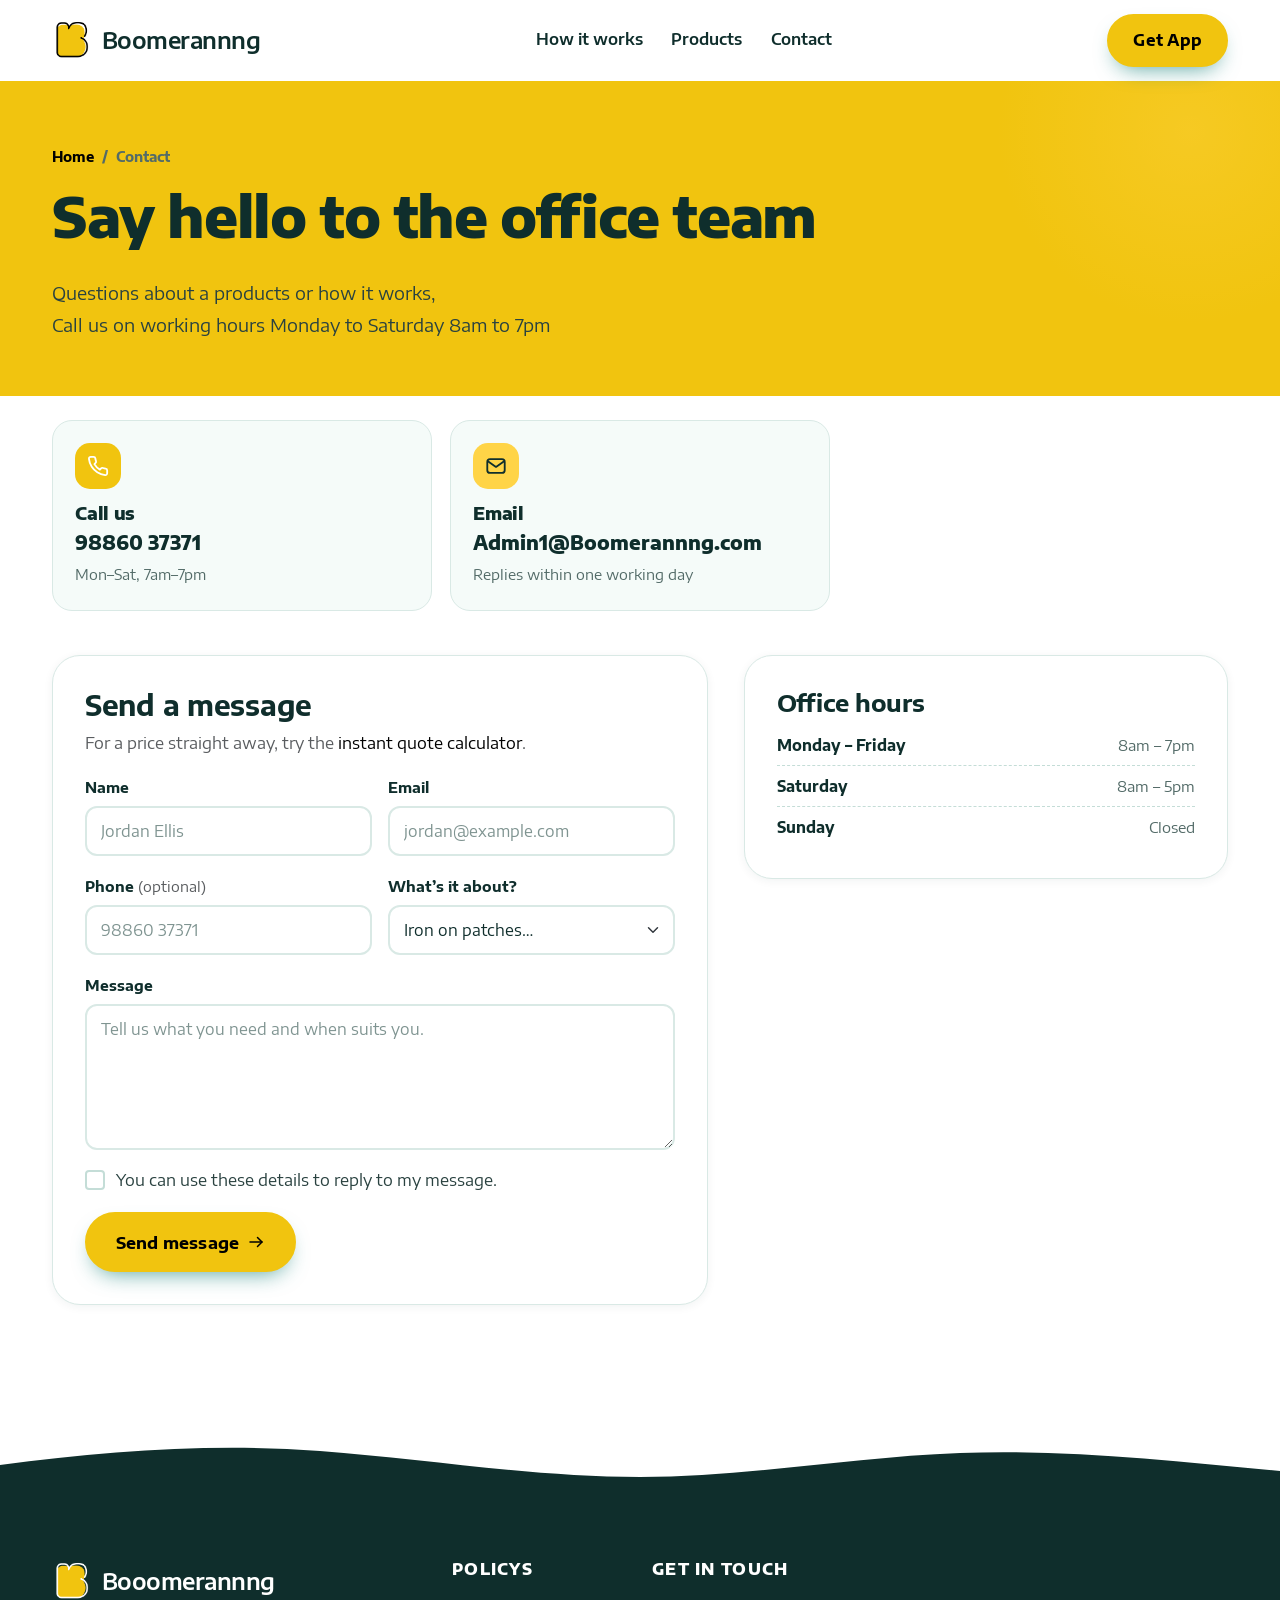
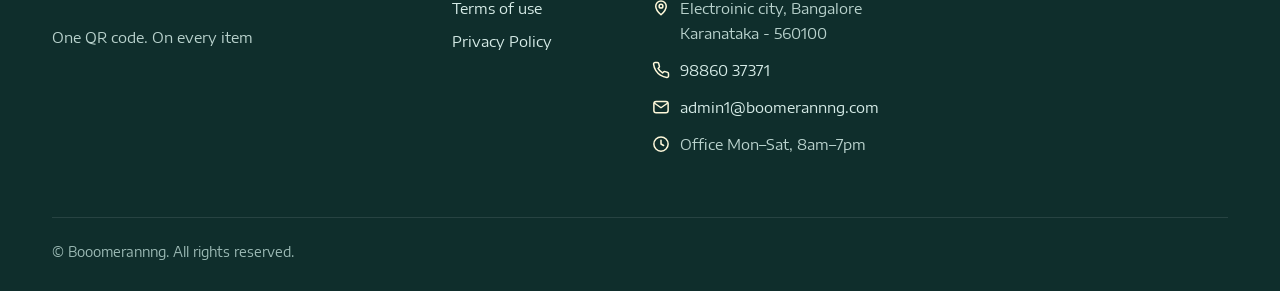
==== Boomerannng Website/contact.html @ e6cbbb8f "Add files via upload" ====
<!DOCTYPE html>
<html lang="en">
<head>
  <script>document.documentElement.classList.add('js')</script>
  <meta charset="utf-8">
  <meta name="viewport" content="width=device-width, initial-scale=1">
  <title>Boomerannng &mdash; Contact &amp; One QR code. On every item</title>
  <!-- <meta name="description" content="Freshbrook Cleaning Co.: vetted, insured cleaners for regular home cleaning, deep cleans, end-of-tenancy, carpet and upholstery and office cleaning. Get an instant quote."> -->
  <meta name="theme-color" content="#0e7c74">
  <link rel="icon" href="img/favicon.png">

  <link rel="preconnect" href="https://fonts.googleapis.com">
  <link rel="preconnect" href="https://fonts.gstatic.com" crossorigin>
  <link href="https://fonts.googleapis.com/css2?family=Encode+Sans+Semi+Expanded:wght@100;200;300;400;500;600;700;800;900&family=Play:wght@400;700&display=swap" rel="stylesheet">

  <link rel="stylesheet" href="css/vendor/bootstrap.min.css">
  <link rel="stylesheet" href="css/style.css">
</head>
<body><!-- 
  <a class="skip-link" href="#main">Skip to main content</a> -->

  <!-- ============================ ANNOUNCEMENT ============================ -->
 <!--  <div class="announce">
    <div class="container">
      <p class="m-0">New here? Copy code "New User" and get upto 15% off</p>
      <div class="announce-meta">
        <span><svg viewBox="0 0 24 24" fill="none" stroke="currentColor" stroke-width="2" stroke-linecap="round" stroke-linejoin="round" aria-hidden="true" focusable="false"><circle cx="12" cy="12" r="9.5"/><polyline points="12 7 12 12 15.5 14"/></svg> Mon&ndash;Sat, 8am&ndash;7pm</span>
        <span><svg viewBox="0 0 24 24" fill="none" stroke="currentColor" stroke-width="2" stroke-linecap="round" stroke-linejoin="round" aria-hidden="true" focusable="false"><path d="M22 16.92v3a2 2 0 0 1-2.18 2 19.79 19.79 0 0 1-8.63-3.07 19.5 19.5 0 0 1-6-6 19.79 19.79 0 0 1-3.07-8.67A2 2 0 0 1 4.11 2h3a2 2 0 0 1 2 1.72c.13.96.36 1.9.7 2.81a2 2 0 0 1-.45 2.11L8.09 9.91a16 16 0 0 0 6 6l1.27-1.27a2 2 0 0 1 2.11-.45c.9.34 1.85.57 2.81.7A2 2 0 0 1 22 16.92z"/></svg> +91 98860 37371</span>
      </div>
    </div>
  </div> -->

  <!-- ============================ HEADER ============================ -->
   <header class="site-header">
    <nav class="navbar navbar-expand-lg" aria-label="Primary">
      <div class="container">
        <a class="brand" href="index.html" aria-label="Booomerannng"><img src="img/Boo_Logo.png" width="40" height="40"><span><span class="brand-name">Boomerannng</span></span></a>

        <button class="navbar-toggler" type="button" data-bs-toggle="collapse" data-bs-target="#primary-nav" aria-controls="primary-nav" aria-expanded="false" aria-label="Toggle navigation menu">
          <span class="toggler-bar"></span>
          <span class="toggler-bar"></span>
          <span class="toggler-bar"></span>
        </button>

        <div class="collapse navbar-collapse" id="primary-nav">
          <ul class="navbar-nav nav-menu mx-auto">
            <li class="nav-item"><a class="nav-link" href="index.html#howitworks">How it works</a></li>
            <li class="nav-item"><a class="nav-link" href="index.html#Products">Products</a></li>
            <!-- <li class="nav-item"><a class="nav-link" href="pricing.html">Pricing</a></li>
            <li class="nav-item"><a class="nav-link" href="carpet.html">Carpet &amp; upholstery</a></li> -->
            <li class="nav-item"><a class="nav-link" href="contact.html">Contact</a></li>
          </ul>
          <div class="nav-actions d-flex align-items-center gap-2"><!-- 
            <a class="nav-phone" href="tel:+15550142290"><svg viewBox="0 0 24 24" fill="none" stroke="currentColor" stroke-width="2" stroke-linecap="round" stroke-linejoin="round" aria-hidden="true" focusable="false"><path d="M22 16.92v3a2 2 0 0 1-2.18 2 19.79 19.79 0 0 1-8.63-3.07 19.5 19.5 0 0 1-6-6 19.79 19.79 0 0 1-3.07-8.67A2 2 0 0 1 4.11 2h3a2 2 0 0 1 2 1.72c.13.96.36 1.9.7 2.81a2 2 0 0 1-.45 2.11L8.09 9.91a16 16 0 0 0 6 6l1.27-1.27a2 2 0 0 1 2.11-.45c.9.34 1.85.57 2.81.7A2 2 0 0 1 22 16.92z"/></svg> (555) 014-2290</a> -->
            <a class="btn btn-brook" href="booking.html">Get App</a>
          </div>
        </div>
      </div>
    </nav>
  </header>

  <main id="main">

    <!-- ============================ PAGE HERO ============================ -->
    <section class="page-hero" aria-labelledby="page-title">
      <div class="container">
        <ol class="crumbs" aria-label="Breadcrumb"><li><a href="index.html">Home</a></li><li aria-current="page">Contact</li></ol>
        <h1 id="page-title">Say hello to the office team</h1>
        <p>Questions about a products or how it works, <br>Call us on working hours Monday to Saturday 8am to 7pm</p>
      </div>
    </section>

    <section class="section pt-4" aria-label="Contact options">
      <div class="container">
        <div class="contact-methods">
          <div class="method reveal">
            <span class="m-ico"><svg viewBox="0 0 24 24" fill="none" stroke="currentColor" stroke-width="2" stroke-linecap="round" stroke-linejoin="round" aria-hidden="true" focusable="false"><path d="M22 16.92v3a2 2 0 0 1-2.18 2 19.79 19.79 0 0 1-8.63-3.07 19.5 19.5 0 0 1-6-6 19.79 19.79 0 0 1-3.07-8.67A2 2 0 0 1 4.11 2h3a2 2 0 0 1 2 1.72c.13.96.36 1.9.7 2.81a2 2 0 0 1-.45 2.11L8.09 9.91a16 16 0 0 0 6 6l1.27-1.27a2 2 0 0 1 2.11-.45c.9.34 1.85.57 2.81.7A2 2 0 0 1 22 16.92z"/></svg></span>
            <h2>Call us</h2>
            <a class="big" href="tel:+919886037371">98860 37371</a>
            <p>Mon&ndash;Sat, 7am&ndash;7pm</p>
          </div>
          <div class="method reveal d1">
            <span class="m-ico"><svg viewBox="0 0 24 24" fill="none" stroke="currentColor" stroke-width="2" stroke-linecap="round" stroke-linejoin="round" aria-hidden="true" focusable="false"><rect x="2.5" y="4.5" width="19" height="15" rx="3"/><path d="m3.5 7 8.5 6 8.5-6"/></svg></span>
            <h2>Email</h2>
            <a class="big" href="mailto:hello@example.com">Admin1@Boomerannng.com</a>
            <p>Replies within one working day</p>
          </div><!-- 
          <div class="method reveal d2">
            <span class="m-ico"><svg viewBox="0 0 24 24" fill="none" stroke="currentColor" stroke-width="2" stroke-linecap="round" stroke-linejoin="round" aria-hidden="true" focusable="false"><path d="M12 21s-7-6.2-7-11.5a7 7 0 0 1 14 0C19 14.8 12 21 12 21z"/><circle cx="12" cy="9.5" r="2.5"/></svg></span>
            <h2>Visit the base</h2>
            <p class="big-text"><strong class="text-dark">48 Brookside Lane, Unit 3</strong><br>Larkfield, LK4 2RB. Key drop-off 8am&ndash;6pm.</p>
          </div> -->
        </div>

        <div class="contact-grid">
          <div class="contact-card reveal">
            <h2 class="h3">Send a message</h2>
            <p class="text-body-secondary">For a price straight away, try the <a href="pricing.html">instant quote calculator</a>.</p>
            <form data-validate novalidate>
              <div class="form-success" role="status" tabindex="-1">
                <h3><svg viewBox="0 0 24 24" fill="none" stroke="currentColor" stroke-width="2" stroke-linecap="round" stroke-linejoin="round" aria-hidden="true" focusable="false"><circle cx="12" cy="12" r="9.5"/><polyline points="8 12.5 11 15.5 16.5 9"/></svg> Thanks, <span data-success-name>we&rsquo;ve got it</span></h3>
                <p>The office team replies within one working day, usually sooner. For anything urgent about today&rsquo;s clean, call (555) 014-2290.</p>
              </div>
              <div class="row g-3 form-fields">
                <div class="col-md-6">
                  <label class="form-label" for="ct-name">Name</label>
                  <input class="form-control" type="text" id="ct-name" name="name" autocomplete="name" placeholder="Jordan Ellis" required aria-describedby="ct-name-err">
                  <span class="field-error" id="ct-name-err">Please enter your name.</span>
                </div>
                <div class="col-md-6">
                  <label class="form-label" for="ct-email">Email</label>
                  <input class="form-control" type="email" id="ct-email" name="email" autocomplete="email" placeholder="jordan@example.com" required aria-describedby="ct-email-err">
                  <span class="field-error" id="ct-email-err">Please enter a valid email address.</span>
                </div>
                <div class="col-md-6">
                  <label class="form-label" for="ct-phone">Phone <span class="text-body-secondary fw-normal">(optional)</span></label>
                  <input class="form-control" type="tel" id="ct-phone" name="phone" autocomplete="tel" placeholder="98860 37371">
                </div>
                <div class="col-md-6">
                  <label class="form-label" for="ct-topic">What&rsquo;s it about?</label>
                  <select class="form-select" id="ct-topic" name="topic" required aria-describedby="ct-topic-err">
                    <option value="">Iron on patches&hellip;</option>
                    <option value="home">Waterproof labels</option>
                    <option value="office">Notebook Stickers</option>
                    <option value="carpet">Luggage tags</option>
                    <option value="booking">Key chains</option>
                    <option value="feedback">NFC tags</option>
                    <option value="careers">Air tags</option>
                  </select>
                  <span class="field-error" id="ct-topic-err">Please choose a topic.</span>
                </div>
                <div class="col-12 reveal-field" data-office-fields>
                  <div class="row g-3">
                    <div class="col-md-6">
                      <label class="form-label" for="ct-company">Company name</label>
                      <input class="form-control" type="text" id="ct-company" name="company" autocomplete="organization" placeholder="Northfield Dental">
                    </div>
                    <div class="col-md-6">
                      <label class="form-label" for="ct-size">Office size</label>
                      <select class="form-select" id="ct-size" name="size">
                        <option>Under 1,000 sq ft</option>
                        <option>1,000 &ndash; 3,000 sq ft</option>
                        <option>3,000 &ndash; 8,000 sq ft</option>
                        <option>Over 8,000 sq ft</option>
                      </select>
                    </div>
                  </div>
                </div>
                <div class="col-12">
                  <label class="form-label" for="ct-msg">Message</label>
                  <textarea class="form-control" id="ct-msg" name="message" rows="5" placeholder="Tell us what you need and when suits you." required minlength="10" aria-describedby="ct-msg-err"></textarea>
                  <span class="field-error" id="ct-msg-err">Please write a short message (at least 10 characters).</span>
                </div>
                <div class="col-12">
                  <div class="form-check">
                    <input class="form-check-input" type="checkbox" id="ct-consent" name="consent" required aria-describedby="ct-consent-err">
                    <label class="form-check-label" for="ct-consent">You can use these details to reply to my message.</label>
                    <span class="field-error" id="ct-consent-err">Please tick this so we can reply.</span>
                  </div>
                </div>
                <div class="col-12">
                  <button class="btn btn-brook btn-lg" type="submit">Send message <svg viewBox="0 0 24 24" fill="none" stroke="currentColor" stroke-width="2" stroke-linecap="round" stroke-linejoin="round" aria-hidden="true" focusable="false"><line x1="4" y1="12" x2="20" y2="12"/><polyline points="14 6 20 12 14 18"/></svg></button>
                </div>
              </div>
            </form>
          </div>

          <div><!-- 
            <div class="area-card on-dark reveal d1">
              <h2>Where we clean</h2>
              <p class="mb-0">Larkfield and every neighbourhood within about 8 miles of our base.</p>
              <div class="area-map">
                <svg viewBox="0 0 400 240" role="img" aria-labelledby="map-title">
                  <title id="map-title">Illustrated map of the Freshbrook service area along the river, with the base in Larkfield</title>
                  <rect width="400" height="240" fill="#133a37"/>
                  <g fill="none" stroke="#1d4a46" stroke-width="1">
                    <path d="M0 60h400M0 120h400M0 180h400M80 0v240M160 0v240M240 0v240M320 0v240"/>
                  </g>
                  <path d="M-10 170C60 150 90 190 150 170s90-80 150-70 80 40 120 20" fill="none" stroke="#2f8f86" stroke-width="16" stroke-linecap="round"/>
                  <path d="M-10 170C60 150 90 190 150 170s90-80 150-70 80 40 120 20" fill="none" stroke="#63c5b8" stroke-width="3" stroke-dasharray="2 8" stroke-linecap="round"/>
                  <circle cx="200" cy="118" r="96" fill="rgba(255,212,71,.08)" stroke="#ffd447" stroke-width="1.5" stroke-dasharray="5 6"/>
                  <g font-family="Nunito Sans, sans-serif" font-size="11" font-weight="700" fill="#cfe6e1">
                    <circle cx="128" cy="72" r="4" fill="#63c5b8"/><text x="136" y="76">Northfield</text>
                    <circle cx="258" cy="70" r="4" fill="#63c5b8"/><text x="266" y="74">Kings Mill</text>
                    <circle cx="120" cy="138" r="4" fill="#63c5b8"/><text x="58" y="142">Millbrook</text>
                    <circle cx="290" cy="146" r="4" fill="#63c5b8"/><text x="298" y="150">Eastgate</text>
                    <circle cx="170" cy="196" r="4" fill="#63c5b8"/><text x="178" y="200">Old Quay</text>
                    <circle cx="246" cy="186" r="4" fill="#63c5b8"/><text x="254" y="190">Riverside</text>
                    <circle cx="214" cy="40" r="4" fill="#63c5b8"/><text x="222" y="44">Ashby Green</text>
                  </g>
                  <g transform="translate(200 118)">
                    <circle r="16" fill="#ffd447"/>
                    <path d="M0-8c-3.4 4.5-6 7.6-6 10.6a6 6 0 0 0 12 0C6-.4 3.4-3.5 0-8z" fill="#0f2e2c"/>
                  </g>
                  <text x="222" y="122" font-family="Gabarito, sans-serif" font-size="13" font-weight="800" fill="#ffffff">Larkfield</text>
                </svg>
              </div>
              <ul class="area-list">
                <li>Larkfield</li><li>Riverside</li><li>Millbrook</li><li>Eastgate</li><li>Old Quay</li><li>Kings Mill</li><li>Northfield</li><li>Ashby Green</li>
              </ul>
            </div> -->

            <div class="contact-card reveal d2">
              <h2 class="h4">Office hours</h2>
              <table class="hours">
                <caption class="visually-hidden">Office and cleaning hours</caption>
                <tbody>
                  <tr><th scope="row">Monday &ndash; Friday</th><td>8am &ndash; 7pm</td></tr>
                  <tr><th scope="row">Saturday</th><td>8am &ndash; 5pm</td></tr>
                  <tr><th scope="row">Sunday</th><td>Closed</td></tr><!-- 
                  <tr><th scope="row">Office cleaning</th><td>From 5am, 7 days</td> --></tr>
                </tbody>
              </table>
            </div>
          </div>
        </div>
      </div>
    </section>

    <!-- ============================ PHOTO BAND ============================ -->
    <!-- <section class="section-sm pt-0" aria-labelledby="visit-title">
      <div class="container">
        <div class="row g-4 align-items-center">
          <div class="col-lg-5">
            <figure class="photo-card m-0 reveal">
              <img src="img/contact.jpg" alt="Bright yellow front door in a red brick wall" width="1000" height="900" loading="lazy">
            </figure>
          </div>
          <div class="col-lg-7 reveal d1">
            <p class="eyebrow"><svg viewBox="0 0 24 24" aria-hidden="true" focusable="false"><path d="M12 1c.8 6.2 3.8 9.2 10 10-6.2.8-9.2 3.8-10 10-.8-6.2-3.8-9.2-10-10 6.2-.8 9.2-3.8 10-10z"/></svg> Re-clean requests</p>
            <h2 id="visit-title">Something missed? Tell us within 48 hours</h2>
            <p class="lead-copy">Reply to your checklist text, call, or pick &ldquo;Feedback or a re-clean request&rdquo; in the form. Send a photo if you can, and we&rsquo;ll book a free return visit to put it right.</p>
            <ul class="ticks">
              <li>Return visit usually within two working days</li>
              <li>Same cleaner, or a team lead if you prefer</li>
              <li>No forms to fill in beyond a short note</li>
            </ul>
          </div>
        </div>
      </div>
    </section> -->

  </main>

  <!-- ============================ FOOTER ============================ -->
  <footer class="site-footer">
    <div class="container">
      <div class="row gx-4 gy-5">
        <div class="col-lg-4">
          <a class="brand" href="index.html" aria-label="Freshbrook Cleaning Co. home"><img src="img/Boo_Logo_white.png" width="40" height="40"><span><span class="brand-name">Booomerannng</span></span></a>
          <p class="footer-about">One QR code. On every item</p><!-- 
          <div class="footer-badges"><span>Fully insured</span><span>Background-checked team</span><span>Eco products</span></div> -->
        </div>
        <!-- <div class="col-6 col-md-4 col-lg-2">
          <h2>Products</h2>
          <ul class="footer-links">
            <li><a href="index.html#services">Regular home cleaning</a></li>
            <li><a href="pricing.html?service=deep">Deep clean</a></li>
            <li><a href="pricing.html?service=tenancy">End-of-tenancy</a></li>
            <li><a href="carpet.html">Carpet &amp; upholstery</a></li>
            <li><a href="contact.html?topic=office">Office cleaning</a></li>
          </ul>
        </div> -->
        <div class="col-6 col-md-4 col-lg-2">
          <h2>Policys</h2>
          <ul class="footer-links">
            <li><a href="termsofuse.html">Terms of use</a></li>
            <li><a href="privacypolicy.html">Privacy Policy</a></li>
          </ul>
        </div>
        <div class="col-md-4 col-lg-4">
          <h2>Get in touch</h2>
          <ul class="footer-contact">
            <li><svg viewBox="0 0 24 24" fill="none" stroke="currentColor" stroke-width="2" stroke-linecap="round" stroke-linejoin="round" aria-hidden="true" focusable="false"><path d="M12 21s-7-6.2-7-11.5a7 7 0 0 1 14 0C19 14.8 12 21 12 21z"/><circle cx="12" cy="9.5" r="2.5"/></svg><span>Electroinic city, Bangalore<br>Karanataka - 560100</span></li>
            <li><svg viewBox="0 0 24 24" fill="none" stroke="currentColor" stroke-width="2" stroke-linecap="round" stroke-linejoin="round" aria-hidden="true" focusable="false"><path d="M22 16.92v3a2 2 0 0 1-2.18 2 19.79 19.79 0 0 1-8.63-3.07 19.5 19.5 0 0 1-6-6 19.79 19.79 0 0 1-3.07-8.67A2 2 0 0 1 4.11 2h3a2 2 0 0 1 2 1.72c.13.96.36 1.9.7 2.81a2 2 0 0 1-.45 2.11L8.09 9.91a16 16 0 0 0 6 6l1.27-1.27a2 2 0 0 1 2.11-.45c.9.34 1.85.57 2.81.7A2 2 0 0 1 22 16.92z"/></svg><a href="tel:+919886037371">98860 37371</a></li>
            <li><svg viewBox="0 0 24 24" fill="none" stroke="currentColor" stroke-width="2" stroke-linecap="round" stroke-linejoin="round" aria-hidden="true" focusable="false"><rect x="2.5" y="4.5" width="19" height="15" rx="3"/><path d="m3.5 7 8.5 6 8.5-6"/></svg><a href="mailto:hello@example.com">admin1@boomerannng.com</a></li>
            <li><svg viewBox="0 0 24 24" fill="none" stroke="currentColor" stroke-width="2" stroke-linecap="round" stroke-linejoin="round" aria-hidden="true" focusable="false"><circle cx="12" cy="12" r="9.5"/><polyline points="12 7 12 12 15.5 14"/></svg><span>Office Mon&ndash;Sat, 8am&ndash;7pm</span></li>
          </ul>
        </div>
      </div>
      <div class="footer-bottom">
        <span>&copy; Booomerannng. All rights reserved.</span>
      </div>
    </div>
  </footer>

  <script src="js/vendor/bootstrap.bundle.min.js"></script>
  <script src="js/main.js"></script>
</body>
</html>
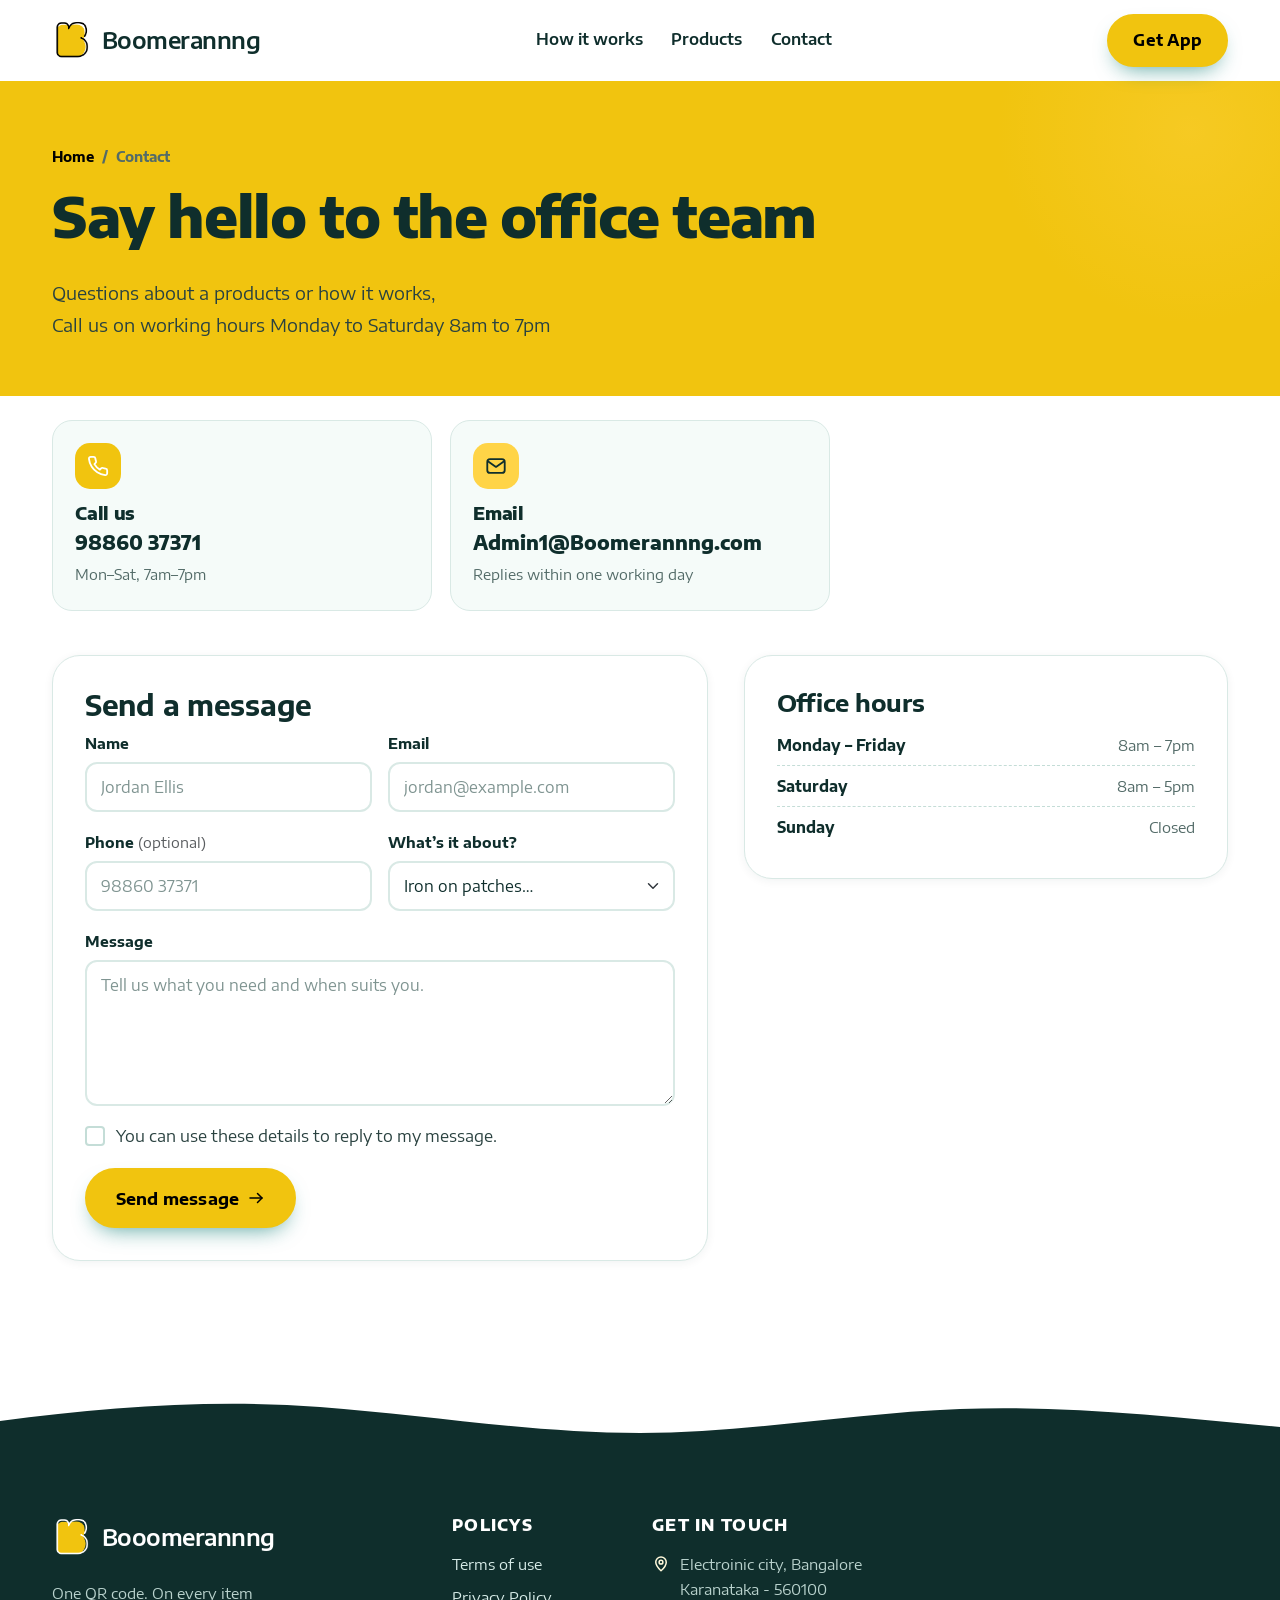
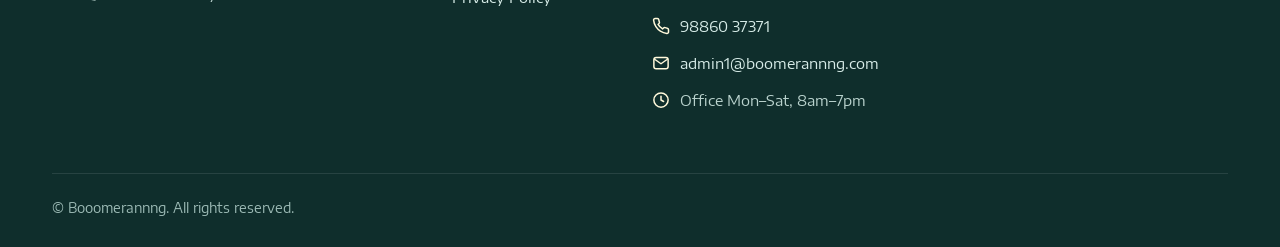
==== commit 061d0b6d: "updated contact page" ====
--- a/Boomerannng Website/contact.html
+++ b/Boomerannng Website/contact.html
@@ -82,7 +82,7 @@
           <div class="method reveal d1">
             <span class="m-ico"><svg viewBox="0 0 24 24" fill="none" stroke="currentColor" stroke-width="2" stroke-linecap="round" stroke-linejoin="round" aria-hidden="true" focusable="false"><rect x="2.5" y="4.5" width="19" height="15" rx="3"/><path d="m3.5 7 8.5 6 8.5-6"/></svg></span>
             <h2>Email</h2>
-            <a class="big" href="mailto:hello@example.com">Admin1@Boomerannng.com</a>
+            <a class="big" href="mailto:admin1@Boomerannng.com">Admin1@Boomerannng.com</a>
             <p>Replies within one working day</p>
           </div><!-- 
           <div class="method reveal d2">
@@ -95,11 +95,10 @@
         <div class="contact-grid">
           <div class="contact-card reveal">
             <h2 class="h3">Send a message</h2>
-            <p class="text-body-secondary">For a price straight away, try the <a href="pricing.html">instant quote calculator</a>.</p>
             <form data-validate novalidate>
               <div class="form-success" role="status" tabindex="-1">
                 <h3><svg viewBox="0 0 24 24" fill="none" stroke="currentColor" stroke-width="2" stroke-linecap="round" stroke-linejoin="round" aria-hidden="true" focusable="false"><circle cx="12" cy="12" r="9.5"/><polyline points="8 12.5 11 15.5 16.5 9"/></svg> Thanks, <span data-success-name>we&rsquo;ve got it</span></h3>
-                <p>The office team replies within one working day, usually sooner. For anything urgent about today&rsquo;s clean, call (555) 014-2290.</p>
+                <p>We'll reply within one working day, usually sooner.</p>
               </div>
               <div class="row g-3 form-fields">
                 <div class="col-md-6">
@@ -247,7 +246,7 @@
     <div class="container">
       <div class="row gx-4 gy-5">
         <div class="col-lg-4">
-          <a class="brand" href="index.html" aria-label="Freshbrook Cleaning Co. home"><img src="img/Boo_Logo_white.png" width="40" height="40"><span><span class="brand-name">Booomerannng</span></span></a>
+          <a class="brand" href="index.html"><img src="img/Boo_Logo_white.png" width="40" height="40"><span><span class="brand-name">Booomerannng</span></span></a>
           <p class="footer-about">One QR code. On every item</p><!-- 
           <div class="footer-badges"><span>Fully insured</span><span>Background-checked team</span><span>Eco products</span></div> -->
         </div>
@@ -273,7 +272,7 @@
           <ul class="footer-contact">
             <li><svg viewBox="0 0 24 24" fill="none" stroke="currentColor" stroke-width="2" stroke-linecap="round" stroke-linejoin="round" aria-hidden="true" focusable="false"><path d="M12 21s-7-6.2-7-11.5a7 7 0 0 1 14 0C19 14.8 12 21 12 21z"/><circle cx="12" cy="9.5" r="2.5"/></svg><span>Electroinic city, Bangalore<br>Karanataka - 560100</span></li>
             <li><svg viewBox="0 0 24 24" fill="none" stroke="currentColor" stroke-width="2" stroke-linecap="round" stroke-linejoin="round" aria-hidden="true" focusable="false"><path d="M22 16.92v3a2 2 0 0 1-2.18 2 19.79 19.79 0 0 1-8.63-3.07 19.5 19.5 0 0 1-6-6 19.79 19.79 0 0 1-3.07-8.67A2 2 0 0 1 4.11 2h3a2 2 0 0 1 2 1.72c.13.96.36 1.9.7 2.81a2 2 0 0 1-.45 2.11L8.09 9.91a16 16 0 0 0 6 6l1.27-1.27a2 2 0 0 1 2.11-.45c.9.34 1.85.57 2.81.7A2 2 0 0 1 22 16.92z"/></svg><a href="tel:+919886037371">98860 37371</a></li>
-            <li><svg viewBox="0 0 24 24" fill="none" stroke="currentColor" stroke-width="2" stroke-linecap="round" stroke-linejoin="round" aria-hidden="true" focusable="false"><rect x="2.5" y="4.5" width="19" height="15" rx="3"/><path d="m3.5 7 8.5 6 8.5-6"/></svg><a href="mailto:hello@example.com">admin1@boomerannng.com</a></li>
+            <li><svg viewBox="0 0 24 24" fill="none" stroke="currentColor" stroke-width="2" stroke-linecap="round" stroke-linejoin="round" aria-hidden="true" focusable="false"><rect x="2.5" y="4.5" width="19" height="15" rx="3"/><path d="m3.5 7 8.5 6 8.5-6"/></svg><a href="mailto:admin1@Boomerannng.com">admin1@boomerannng.com</a></li>
             <li><svg viewBox="0 0 24 24" fill="none" stroke="currentColor" stroke-width="2" stroke-linecap="round" stroke-linejoin="round" aria-hidden="true" focusable="false"><circle cx="12" cy="12" r="9.5"/><polyline points="12 7 12 12 15.5 14"/></svg><span>Office Mon&ndash;Sat, 8am&ndash;7pm</span></li>
           </ul>
         </div>
